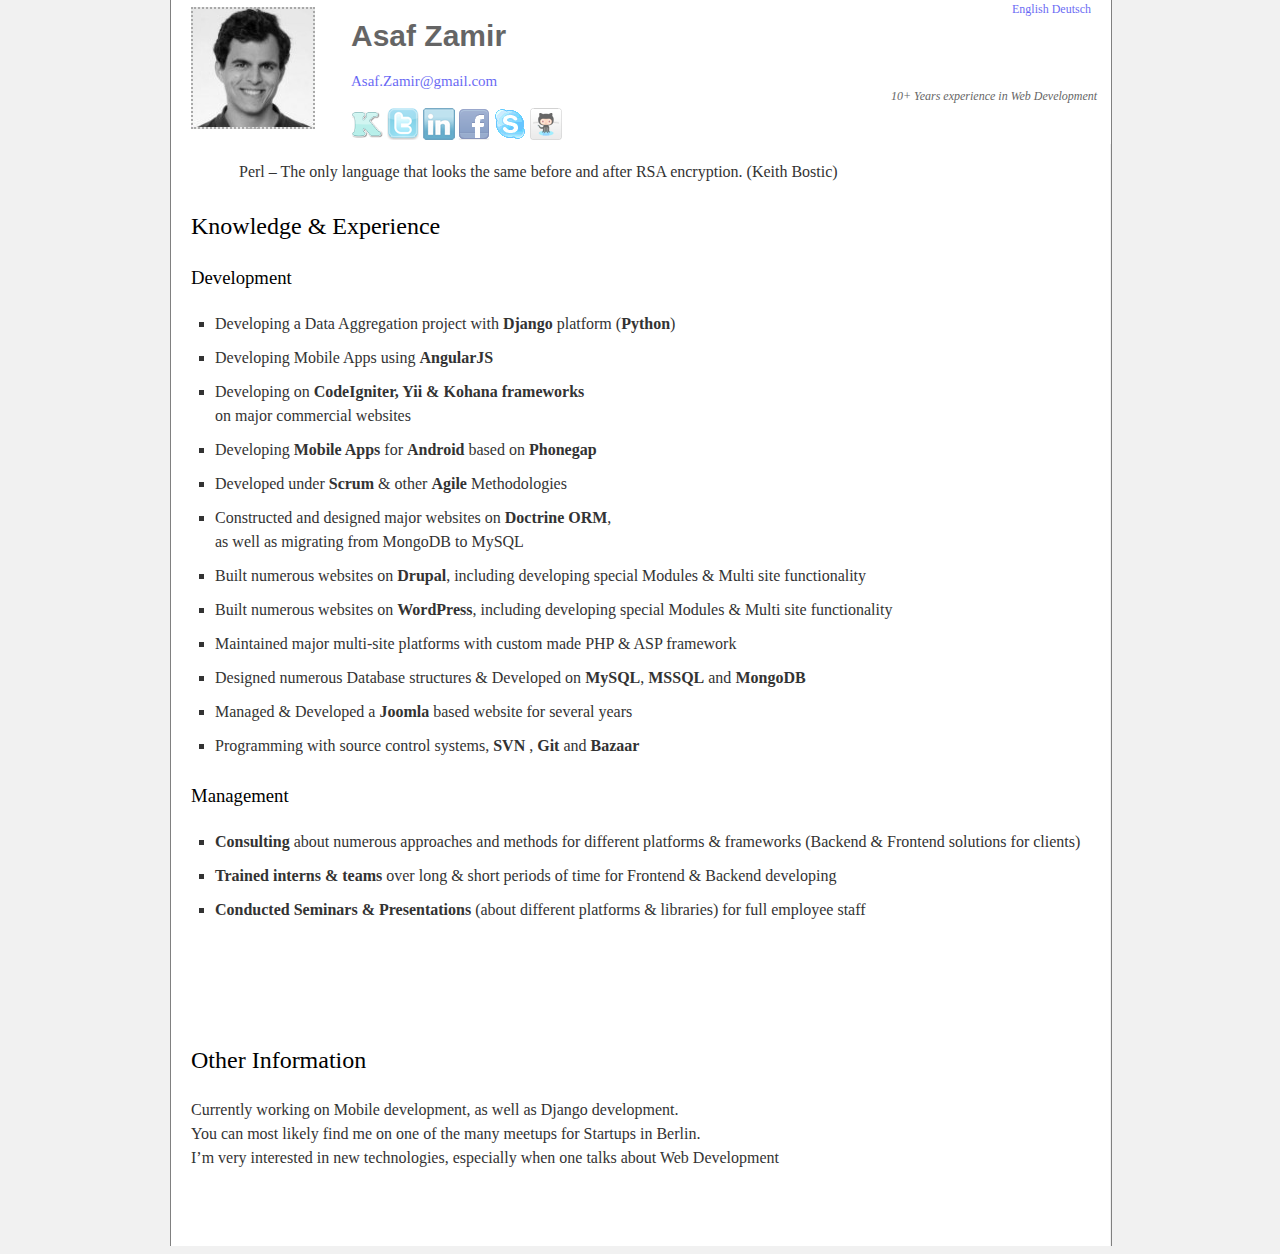
==== index.html @ abd453a6 "First Commit" ====
<!DOCTYPE html>

<html lang="en-US">
<head>
    <meta charset="UTF-8">

    <title>Asaf Zamir | Web &amp; Mobile Consultant</title>
    <link href="http://gmpg.org/xfn/11" rel="profile">
    <link href="css/style.min.css" media="all" rel="stylesheet" type="text/css">
    <link href="img/favicon.png" rel="icon" type="image/png">
    <base target="_blank">
    <script type="text/javascript">
//<![CDATA[
    var _gaq = _gaq || [];
    _gaq.push(['_setAccount', 'UA-3499097-8']);
                    _gaq.push(['_trackPageview']);
    (function () {
        var ga = document.createElement('script');
        ga.type = 'text/javascript';
        ga.async = true;
        ga.src = ('https:' == document.location.protocol ? 'https://ssl' : 'http://www') + '.google-analytics.com/ga.js';

        var s = document.getElementsByTagName('script')[0];
        s.parentNode.insertBefore(ga, s);
    })();
    //]]>
    </script>
    <link href='http://hire.kidsil.net/' rel='canonical'>
    <link href='http://hire.kidsil.net/' rel='shortlink'>
    <link href="http://hire.kidsil.net/" hreflang="en" rel="alternate">
    <link href="http://hire.kidsil.net/de/" hreflang="de" rel="alternate">
</head>

<body class="home page page-id-5 page-template page-template-onecolumn-page-php">
    <div class="hfeed" id="wrapper">
        <div id="header">
            <div id="masthead">
                <div id="branding">
                    <div class="widget widget_polylang">
                        <ul>
                            <li class="lang-item lang-item-4 lang-item-en current-lang">
                                <a href="http://hire.kidsil.net/" hreflang="en" target="_self">English</a>
                            </li>

                            <li class="lang-item lang-item-6 lang-item-de">
                                <a href="http://hire.kidsil.net/index-de.html" hreflang="de" target="_self">Deutsch</a>
                            </li>
                        </ul>
                    </div>

                    <div id="illustration"></div>

                    <div class="top-content">
                        <h1 id="site-title"><span><a href="http://hire.kidsil.net/" rel="home" target="_self" title="Asaf Zamir">Asaf Zamir</a></span></h1><span id="contact-info"><a href="mailto:asaf.zamir@gmail.com?subject=Looking%20to%20Hire">Asaf.Zamir@gmail.com</a><br>
                        <br>
                        <span id="social-media"><a href="http://www.kidsil.net/" id="kidsil_link" title="Blog"></a> <a href="http://www.twitter.com/#!/BadToySoldier" id="twitter_link" title="Twitter"></a> <a href="http://www.linkedin.com/in/asafzamir" id="linkedin_link" title="LinkedIn"></a> <a href="http://www.facebook.com/asaf.zamir" id="fb_link" title="Facebook"></a> <a href="skype:kidsil?call" id="skype_link" title="Skype"></a> <a href="http://www.github.com/kidsil" id="github_link" title="GitHub"></a></span></span>

                        <div id="site-description">
                            10+ Years experience in Web Development
                        </div>
                    </div>
                </div><!-- #branding -->
            </div><!-- #masthead -->
        </div><!-- #header -->

        <div id="main">
            <div class="one-column" id="container">
                <div id="content">
                    <div class="post-5 page type-page status-publish hentry" id="post-5">
                        <div class="entry-content">
                            <div id="cv_info">
                                <blockquote>
                                    <p>Perl &#8211; The only language that looks the same before and after RSA encryption. (Keith Bostic)</p>
                                </blockquote>
                                <div id="education">
                                    <h2>Knowledge &amp; Experience</h2>

                                    <h3>Development</h3>

                                    <ul>
                                        <li>Developing a Data Aggregation project with <strong>Django</strong> platform (<strong>Python</strong>)</li>

                                        <li>Developing Mobile Apps using <strong>AngularJS</strong></li>

                                        <li>Developing on <strong>CodeIgniter, Yii &#038; Kohana frameworks</strong><br>
                                        on major commercial websites</li>

                                        <li>Developing <strong>Mobile Apps</strong> for <strong>Android</strong> based on <strong>Phonegap</strong></li>

                                        <li>Developed under <strong>Scrum</strong> &#038; other <strong>Agile</strong> Methodologies</li>

                                        <li>Constructed and designed major websites on <strong>Doctrine ORM</strong>,<br>
                                        as well as migrating from MongoDB to MySQL</li>

                                        <li>Built numerous websites on <strong>Drupal</strong>, including developing special Modules &#038; Multi site functionality</li>

                                        <li>Built numerous websites on <strong>WordPress</strong>, including developing special Modules &#038; Multi site functionality</li>

                                        <li>Maintained major multi-site platforms with custom made PHP &amp; ASP framework</li>

                                        <li>Designed numerous Database structures &#038; Developed on <strong>MySQL</strong>, <strong>MSSQL</strong> and <strong>MongoDB</strong></li>

                                        <li>Managed &#038; Developed a <strong>Joomla</strong> based website for several years</li>

                                        <li>Programming with source control systems, <strong>SVN</strong> , <strong>Git</strong> and <strong>Bazaar</strong></li>
                                    </ul>

                                    <h3>Management</h3>

                                    <ul>
                                        <li><strong>Consulting</strong> about numerous approaches and methods for different platforms &#038; frameworks (Backend &#038; Frontend solutions for clients)</li>

                                        <li><strong>Trained interns &#038; teams</strong> over long &#038; short periods of time for Frontend &#038; Backend developing</li>

                                        <li><strong>Conducted Seminars &#038; Presentations</strong> (about different platforms &#038; libraries) for full employee staff</li>
                                    </ul>
                                </div>

                                <div id="other">
                                    <h2>Other Information</h2>

                                    <p>Currently working on Mobile development, as well as Django development.<br>
                                    You can most likely find me on one of the many meetups for Startups in Berlin.<br>
                                    I&#8217;m very interested in new technologies, especially when one talks about Web Development</p>
                                </div>

                                <p>&nbsp;</p>
                            </div>
                        </div><!-- .entry-content -->
                    </div><!-- #post-## -->
                </div><!-- #content -->
            </div><!-- #container -->
        </div><!-- #main -->
    </div><!-- #wrapper -->
</body>
</html>
---- css/style.min.css ----
body{background:#f1f1f1;color:#666;font-size:12px;line-height:18px}.page-title span,body{font-family:Georgia,"Bitstream Charter",serif}#branding,#main,#wrapper,div.menu{margin:0 auto;width:940px}#wrapper{padding:0;background:#fff;margin:20px auto 0;width:940px}#content{color:#333;font-size:16px;line-height:24px}#content ul{margin:0 0 24px 24px;list-style:square;padding:0}h1,h2,h3{clear:both;font-weight:400}#content h1,#content h2,#content h3{color:#000;line-height:1.5em;margin:0 0 20px}a:link,.bitcoin-form{text-decoration:none;opacity:.6}a:hover,.bitcoin-form:hover{opacity:1}#header{position:fixed;top:0;padding:0;background-color:#FFF;overflow:hidden;z-index:2}#site-title{line-height:36px;margin:0 0 18px;width:700px;font-size:30px;font-family:"Helvetica Neue",Arial,Helvetica,"Nimbus Sans L",sans-serif;font-weight:700}#site-title a{color:#000;text-decoration:none}#site-description{clear:right;float:right;font-style:italic;margin:15px 0 18px;width:220px}.top-content{padding-top:15px;margin-left:180px}blockquote{margin:0;padding:0 48px}blockquote p{margin-top:0;margin-bottom:24px}#contact-info{float:left;font-size:15px}#illustration{position:absolute;margin:7px 20px;width:120px;height:118px;border:2px dotted #a9a9a9;background-image:url(../img/me.jpg);background-position:0 -2px;overflow:hidden}#illustration:hover{background-position:120px -2px}#main{margin-top:140px;padding:0}#container{height:inherit}.one-column #content{width:inherit;height:inherit}#wrapper{padding:0}#wrapper > div{border-right:1px solid gray;border-left:1px solid gray}#cv_info{padding:20px}.entry-content{padding:0}p.indentlight{padding-left:15px}#education > ul > li{margin:10px 0}#other{margin-top:120px}#social-media a{width:32px;height:32px;display:inline-block;background-image:url(../img/social_media.png)}#twitter_link{background-position:0 164px}#linkedin_link{background-position:0 131px}#fb_link{background-position:0 99px}#skype_link{background-position:0 65px}#github_link{background-position:0 32px}.widget_polylang{display:inline-block;float:right;margin-right:20px}.widget_polylang ul{list-style-type:none;margin:0}.widget_polylang ul li{display:inline-block}@media only screen and (min-device-width : 320px) and (max-device-width : 480px){#site-title{font-size:50px}#contact-info{font-size:25px}#container li{line-height:40px}#site-description{font-size:20px;margin-right:30px;margin-top:-10px;line-height:26px}}
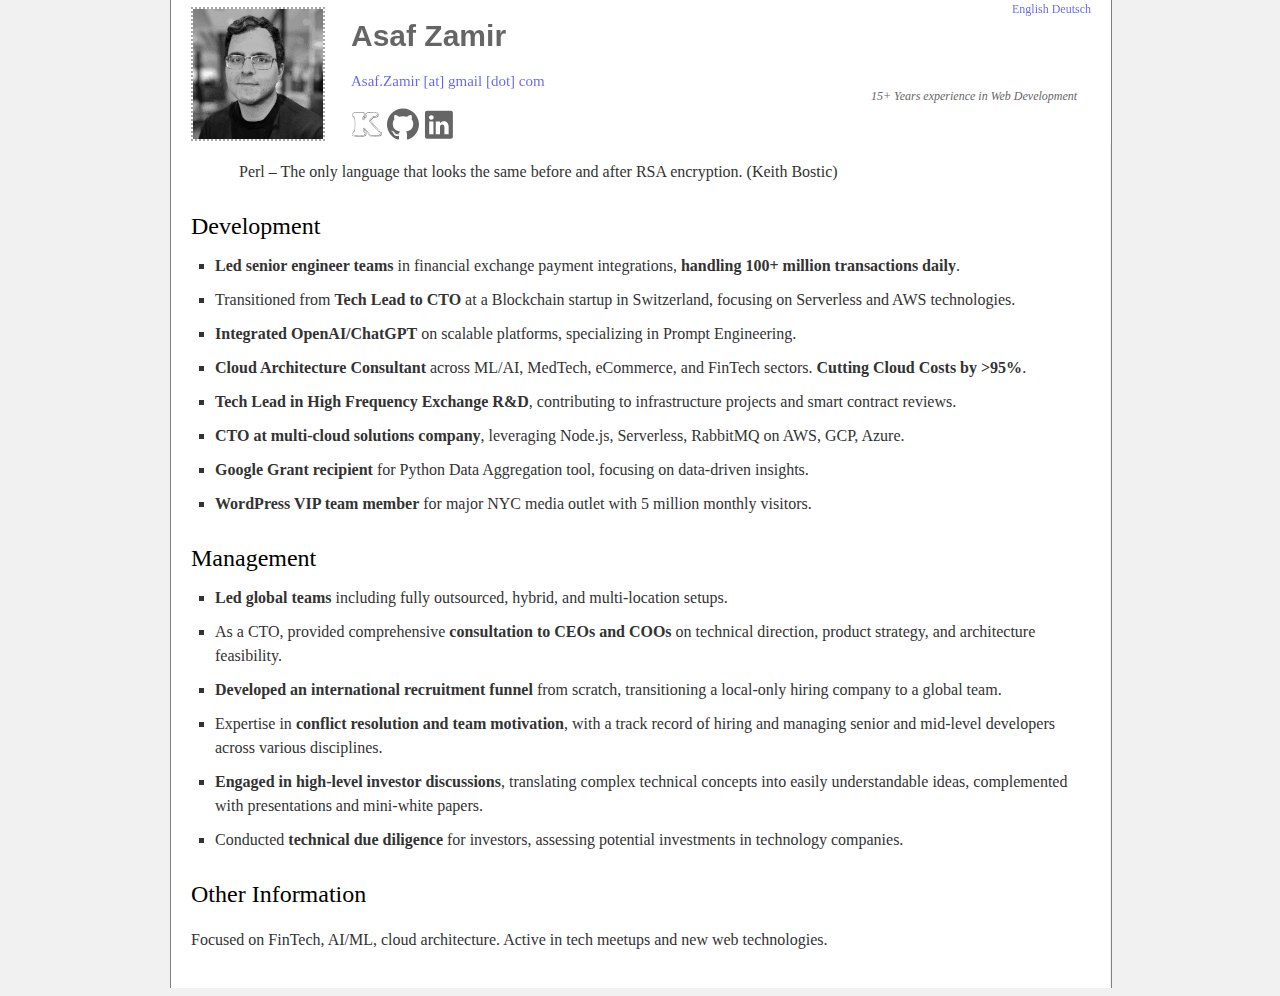
==== commit d37c559d: "English version updated" ====
--- a/index.html
+++ b/index.html
@@ -6,23 +6,23 @@
 
     <title>Asaf Zamir | Web &amp; Mobile Consultant</title>
     <link href="http://gmpg.org/xfn/11" rel="profile">
-    <link href="css/style.min.css" media="all" rel="stylesheet" type="text/css">
+    <link href="css/style.css" media="all" rel="stylesheet" type="text/css">
     <link href="img/favicon.png" rel="icon" type="image/png">
     <base target="_blank">
     <script type="text/javascript">
 //<![CDATA[
-    var _gaq = _gaq || [];
-    _gaq.push(['_setAccount', 'UA-3499097-8']);
-                    _gaq.push(['_trackPageview']);
-    (function () {
-        var ga = document.createElement('script');
-        ga.type = 'text/javascript';
-        ga.async = true;
-        ga.src = ('https:' == document.location.protocol ? 'https://ssl' : 'http://www') + '.google-analytics.com/ga.js';
+        var _gaq = _gaq || [];
+        _gaq.push(['_setAccount', 'UA-3499097-8']);
+        _gaq.push(['_trackPageview']);
+        (function () {
+            var ga = document.createElement('script');
+            ga.type = 'text/javascript';
+            ga.async = true;
+            ga.src = ('https:' == document.location.protocol ? 'https://ssl' : 'http://www') + '.google-analytics.com/ga.js';
 
-        var s = document.getElementsByTagName('script')[0];
-        s.parentNode.insertBefore(ga, s);
-    })();
+            var s = document.getElementsByTagName('script')[0];
+            s.parentNode.insertBefore(ga, s);
+        })();
     //]]>
     </script>
     <link href='http://hire.kidsil.net/' rel='canonical'>
@@ -48,89 +48,68 @@
                         </ul>
                     </div>
 
-                    <div id="illustration"></div>
+                    <div id="illustration"><img src="img/me.png" /></div>
+                    <div class="top-content">
+                        <h1 id="site-title"><span><a href="http://hire.kidsil.net/" rel="home" target="_self" title="Asaf Zamir">Asaf Zamir</a></span></h1>
+                        <span id="contact-info">
+                            <script>document.write('<a href="mailto:' + ['asaf.zamir','gmail.com'].join('@') + '">Asaf.Zamir [at] gmail [dot] com</a>');</script>
+                            <br><br>
+                            <span id="social-media">
+                                <a href="http://www.kidsil.net/" title="Blog"><img src="img/kidsil.svg" /></a>
+                                <a href="http://www.github.com/kidsil" title="GitHub"><img src="img/github.svg" /></a>
+                                <a href="http://www.linkedin.com/in/asafzamir" title="LinkedIn"><img src="img/linkedin.svg" /></a>
+                            </span>
+                        </span>
 
-                    <div class="top-content">
-                        <h1 id="site-title"><span><a href="http://hire.kidsil.net/" rel="home" target="_self" title="Asaf Zamir">Asaf Zamir</a></span></h1><span id="contact-info"><a href="mailto:asaf.zamir@gmail.com?subject=Looking%20to%20Hire">Asaf.Zamir@gmail.com</a><br>
-                        <br>
-                        <span id="social-media"><a href="http://www.kidsil.net/" id="kidsil_link" title="Blog"></a> <a href="http://www.twitter.com/#!/BadToySoldier" id="twitter_link" title="Twitter"></a> <a href="http://www.linkedin.com/in/asafzamir" id="linkedin_link" title="LinkedIn"></a> <a href="http://www.facebook.com/asaf.zamir" id="fb_link" title="Facebook"></a> <a href="skype:kidsil?call" id="skype_link" title="Skype"></a> <a href="http://www.github.com/kidsil" id="github_link" title="GitHub"></a></span></span>
+                            <div id="site-description">
+                                15+ Years experience in Web Development
+                            </div>
+                        </div>
+                    </div><!-- #branding -->
+                </div><!-- #masthead -->
+            </div><!-- #header -->
 
-                        <div id="site-description">
-                            10+ Years experience in Web Development
-                        </div>
-                    </div>
-                </div><!-- #branding -->
-            </div><!-- #masthead -->
-        </div><!-- #header -->
-
-        <div id="main">
-            <div class="one-column" id="container">
-                <div id="content">
-                    <div class="post-5 page type-page status-publish hentry" id="post-5">
-                        <div class="entry-content">
-                            <div id="cv_info">
-                                <blockquote>
-                                    <p>Perl &#8211; The only language that looks the same before and after RSA encryption. (Keith Bostic)</p>
-                                </blockquote>
-                                <div id="education">
-                                    <h2>Knowledge &amp; Experience</h2>
-
-                                    <h3>Development</h3>
-
-                                    <ul>
-                                        <li>Developing a Data Aggregation project with <strong>Django</strong> platform (<strong>Python</strong>)</li>
-
-                                        <li>Developing Mobile Apps using <strong>AngularJS</strong></li>
-
-                                        <li>Developing on <strong>CodeIgniter, Yii &#038; Kohana frameworks</strong><br>
-                                        on major commercial websites</li>
-
-                                        <li>Developing <strong>Mobile Apps</strong> for <strong>Android</strong> based on <strong>Phonegap</strong></li>
-
-                                        <li>Developed under <strong>Scrum</strong> &#038; other <strong>Agile</strong> Methodologies</li>
-
-                                        <li>Constructed and designed major websites on <strong>Doctrine ORM</strong>,<br>
-                                        as well as migrating from MongoDB to MySQL</li>
-
-                                        <li>Built numerous websites on <strong>Drupal</strong>, including developing special Modules &#038; Multi site functionality</li>
-
-                                        <li>Built numerous websites on <strong>WordPress</strong>, including developing special Modules &#038; Multi site functionality</li>
-
-                                        <li>Maintained major multi-site platforms with custom made PHP &amp; ASP framework</li>
-
-                                        <li>Designed numerous Database structures &#038; Developed on <strong>MySQL</strong>, <strong>MSSQL</strong> and <strong>MongoDB</strong></li>
-
-                                        <li>Managed &#038; Developed a <strong>Joomla</strong> based website for several years</li>
-
-                                        <li>Programming with source control systems, <strong>SVN</strong> , <strong>Git</strong> and <strong>Bazaar</strong></li>
-                                    </ul>
-
-                                    <h3>Management</h3>
-
-                                    <ul>
-                                        <li><strong>Consulting</strong> about numerous approaches and methods for different platforms &#038; frameworks (Backend &#038; Frontend solutions for clients)</li>
-
-                                        <li><strong>Trained interns &#038; teams</strong> over long &#038; short periods of time for Frontend &#038; Backend developing</li>
-
-                                        <li><strong>Conducted Seminars &#038; Presentations</strong> (about different platforms &#038; libraries) for full employee staff</li>
-                                    </ul>
+            <div id="main">
+                <div class="one-column" id="container">
+                    <div id="content">
+                        <div class="post-5 page type-page status-publish hentry" id="post-5">
+                            <div class="entry-content">
+                                <div id="cv_info">
+                                    <blockquote>
+                                        <p>Perl &#8211; The only language that looks the same before and after RSA encryption. (Keith Bostic)</p>
+                                    </blockquote>
+                                    <div id="education">
+                                        <h2>Development</h2>
+                                        <ul>
+                                            <li><strong>Led senior engineer teams</strong> in financial exchange payment integrations, <strong>handling 100+ million transactions daily</strong>.</li>
+                                            <li>Transitioned from <strong>Tech Lead to CTO</strong> at a Blockchain startup in Switzerland, focusing on Serverless and AWS technologies.</li>
+                                            <li><strong>Integrated OpenAI/ChatGPT</strong> on scalable platforms, specializing in Prompt Engineering.</li>
+                                            <li><strong>Cloud Architecture Consultant</strong> across ML/AI, MedTech, eCommerce, and FinTech sectors. <strong>Cutting Cloud Costs by >95%</strong>.</li>
+                                            <li><strong>Tech Lead in High Frequency Exchange R&D</strong>, contributing to infrastructure projects and smart contract reviews.</li>
+                                            <li><strong>CTO at multi-cloud solutions company</strong>, leveraging Node.js, Serverless, RabbitMQ on AWS, GCP, Azure.</li>
+                                            <li><strong>Google Grant recipient</strong> for Python Data Aggregation tool, focusing on data-driven insights.</li>
+                                            <li><strong>WordPress VIP team member</strong> for major NYC media outlet with 5 million monthly visitors.</li>
+                                        </ul>
+                                        <h2>Management</h2>
+                                        <ul>
+                                            <li><strong>Led global teams</strong> including fully outsourced, hybrid, and multi-location setups.</li>
+                                            <li>As a CTO, provided comprehensive <strong>consultation to CEOs and COOs</strong> on technical direction, product strategy, and architecture feasibility.</li>
+                                            <li><strong>Developed an international recruitment funnel</strong> from scratch, transitioning a local-only hiring company to a global team.</li>
+                                            <li>Expertise in <strong>conflict resolution and team motivation</strong>, with a track record of hiring and managing senior and mid-level developers across various disciplines.</li>
+                                            <li><strong>Engaged in high-level investor discussions</strong>, translating complex technical concepts into easily understandable ideas, complemented with presentations and mini-white papers.</li>
+                                            <li>Conducted <strong>technical due diligence</strong> for investors, assessing potential investments in technology companies.</li>
+                                        </ul>
+                                    </div>
+                                    <div id="other">
+                                        <h2>Other Information</h2>
+                                        <p>Focused on FinTech, AI/ML, cloud architecture. Active in tech meetups and new web technologies.</p>
+                                    </div>
                                 </div>
-
-                                <div id="other">
-                                    <h2>Other Information</h2>
-
-                                    <p>Currently working on Mobile development, as well as Django development.<br>
-                                    You can most likely find me on one of the many meetups for Startups in Berlin.<br>
-                                    I&#8217;m very interested in new technologies, especially when one talks about Web Development</p>
-                                </div>
-
-                                <p>&nbsp;</p>
-                            </div>
-                        </div><!-- .entry-content -->
-                    </div><!-- #post-## -->
-                </div><!-- #content -->
-            </div><!-- #container -->
-        </div><!-- #main -->
-    </div><!-- #wrapper -->
-</body>
-</html>
+                            </div><!-- .entry-content -->
+                        </div><!-- #post-## -->
+                    </div><!-- #content -->
+                </div><!-- #container -->
+            </div><!-- #main -->
+        </div><!-- #wrapper -->
+    </body>
+    </html>
--- a/css/style.css
+++ b/css/style.css
@@ -0,0 +1,188 @@
+body {
+	background: #f1f1f1;
+	color: #666;
+	font-size: 12px;
+	line-height: 18px;
+}
+.page-title span, body {
+    font-family: Georgia,"Bitstream Charter",serif
+}
+#branding, #main, #wrapper, div.menu {
+	margin: 0 auto;
+	width: 940px;
+}
+#wrapper {
+	padding: 0;
+	background: #fff;
+	margin: 20px auto 0 auto;
+	width: 940px;
+}
+#content {
+	color: #333;
+	font-size: 16px;
+	line-height: 24px;
+}
+#content ul {
+	margin: 0 0 24px 24px;
+	list-style: square;
+	padding: 0;
+}
+h1, h2, h3 {
+	clear: both;
+	font-weight: 400;
+}
+#content h1, #content h2, #content h3 {
+	color: #000;
+	line-height: 1.5em;
+	margin: 0 0 10px;
+}
+
+a:link, .bitcoin-form {
+	text-decoration:none;
+	opacity:0.6;
+}
+a:hover, .bitcoin-form:hover {
+	opacity:1;
+}
+
+#header {
+	position:fixed;
+	top:0;
+	padding:0;
+	background-color: #FFF;
+	overflow:hidden;
+	z-index:2;
+}
+#site-title {
+	line-height: 36px;
+	margin: 0 0 18px;
+	width: 700px;
+	font-size: 30px;
+	font-family: "Helvetica Neue",Arial,Helvetica,"Nimbus Sans L",sans-serif;
+	font-weight: 700;
+}
+#site-title a {
+	color: #000;
+	text-decoration: none;
+}
+
+#site-description {
+	clear: right;
+	float: right;
+	font-style: italic;
+	margin: 15px 0 18px;
+	width: 240px;
+
+}
+
+.top-content {
+	padding-top:15px;
+	margin-left:180px;
+}
+blockquote {
+	margin: 0;
+	padding: 0 48px;
+}
+blockquote p {
+	margin-top: 0;
+	margin-bottom: 24px;
+}
+#contact-info {
+	float:left;
+	font-size:15px;
+}
+
+
+#illustration {
+	position:absolute;
+	margin:7px 20px;
+	width:130px;
+	height:130px;
+	border: 2px dotted darkgray;
+	overflow:hidden;
+	filter: grayscale(1);
+	cursor: pointer;
+}
+
+#illustration:hover {
+	filter: grayscale(0);
+}
+
+#main {
+	margin-top: 140px;
+	/*height:600px;*/
+	padding:0;
+}
+
+#container {
+	height:inherit;
+}
+
+.one-column #content {
+	width:inherit;
+	height:inherit;
+}
+#wrapper {
+	padding:0;
+}
+#wrapper > div {
+	border-right:1px solid gray;
+	border-left:1px solid gray;
+}
+
+#cv_info {
+	padding: 20px;
+}
+
+.entry-content {
+	padding:0;
+}
+
+p.indentlight {
+	padding-left:15px;
+}
+
+#education > ul > li {
+	margin:10px 0;
+}
+#social-media a {
+	display: inline-block;
+}
+
+#social-media img {
+	width: 32px;
+	height: 32px;
+}
+
+.widget_polylang {
+	display: inline-block;
+	float: right;
+	margin-right: 20px;
+}
+.widget_polylang ul {
+	list-style-type:none;
+	margin:0;
+}
+.widget_polylang ul li {
+	display:inline-block;
+}
+
+@media only screen 
+and (min-device-width : 320px) 
+and (max-device-width : 480px) {
+ #site-title {
+    font-size:50px;
+ }
+ #contact-info {
+  font-size:25px;
+ }
+ #container li {
+    line-height: 40px;
+ }
+ #site-description {
+  font-size: 20px;
+  margin-right: 30px;
+  margin-top: -10px;
+  line-height: 26px;
+ }
+}
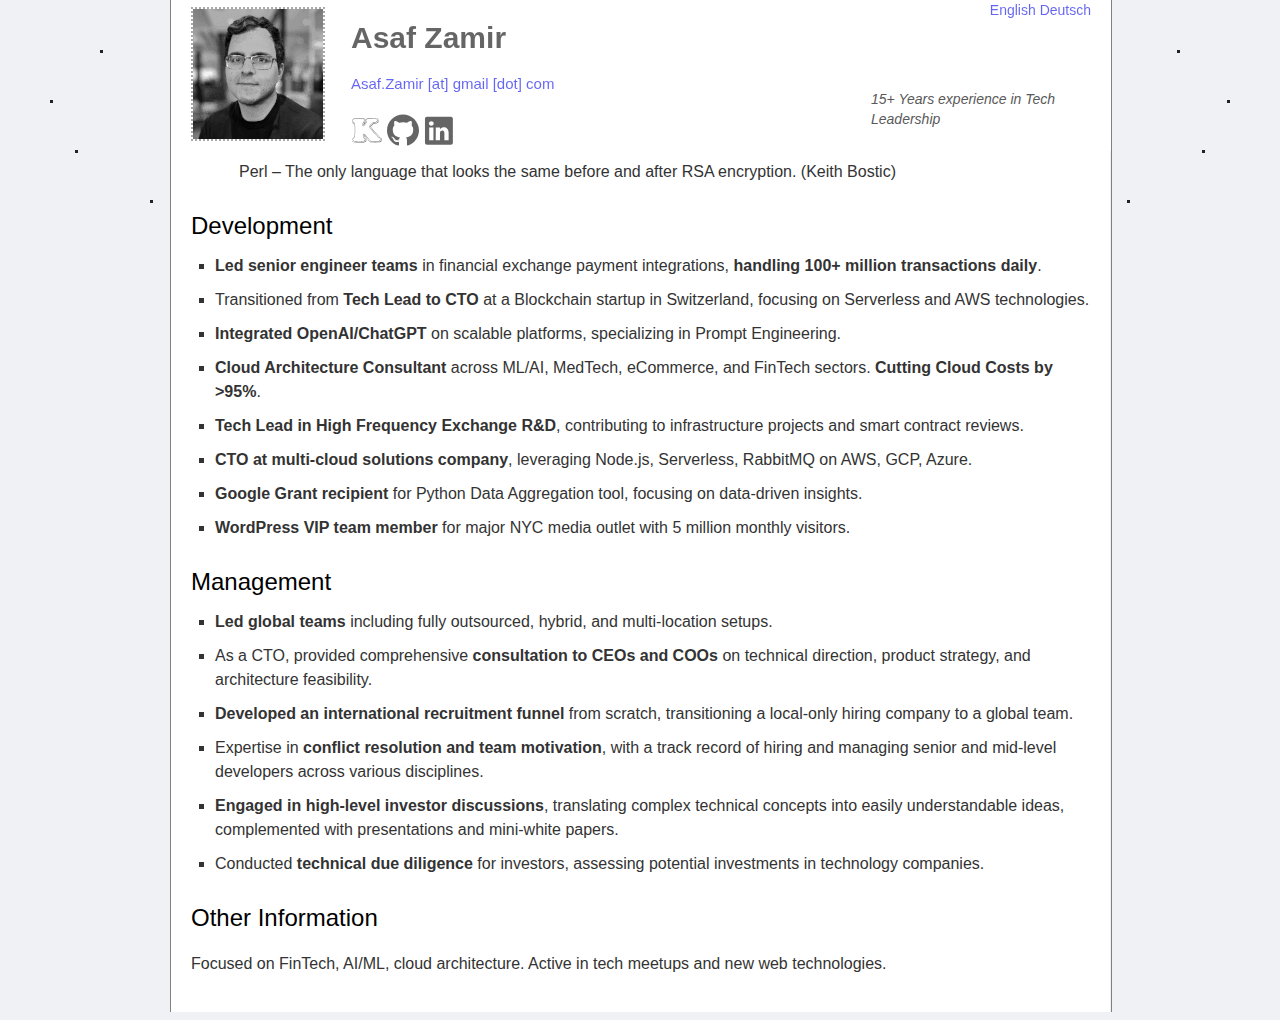
==== commit 521eef81: "Add CSS-based shooting stars, Small copy fixes" ====
--- a/index.html
+++ b/index.html
@@ -4,45 +4,37 @@
 <head>
     <meta charset="UTF-8">
 
-    <title>Asaf Zamir | Web &amp; Mobile Consultant</title>
+    <title>Asaf Zamir | Chief Technology Officer | Cloud, FinTech, Payment Integrations, Serverless</title>
     <link href="http://gmpg.org/xfn/11" rel="profile">
-    <link href="css/style.css" media="all" rel="stylesheet" type="text/css">
+    <link href="css/style.min.css" media="all" rel="stylesheet" type="text/css">
     <link href="img/favicon.png" rel="icon" type="image/png">
     <base target="_blank">
-    <script type="text/javascript">
-//<![CDATA[
-        var _gaq = _gaq || [];
-        _gaq.push(['_setAccount', 'UA-3499097-8']);
-        _gaq.push(['_trackPageview']);
-        (function () {
-            var ga = document.createElement('script');
-            ga.type = 'text/javascript';
-            ga.async = true;
-            ga.src = ('https:' == document.location.protocol ? 'https://ssl' : 'http://www') + '.google-analytics.com/ga.js';
-
-            var s = document.getElementsByTagName('script')[0];
-            s.parentNode.insertBefore(ga, s);
-        })();
-    //]]>
-    </script>
     <link href='http://hire.kidsil.net/' rel='canonical'>
     <link href='http://hire.kidsil.net/' rel='shortlink'>
     <link href="http://hire.kidsil.net/" hreflang="en" rel="alternate">
     <link href="http://hire.kidsil.net/de/" hreflang="de" rel="alternate">
 </head>
 
-<body class="home page page-id-5 page-template page-template-onecolumn-page-php">
+<body class="home page page-template page-template-onecolumn-page-php">
+    <div class="star"></div> <!-- star 1 -->
+    <div class="star"></div> <!-- star 2 -->
+    <div class="star"></div> <!-- star 3 -->
+    <div class="star"></div> <!-- star 4 -->
+    <div class="star star-r"></div> <!-- star 5 -->
+    <div class="star star-r"></div> <!-- star 6 -->
+    <div class="star star-r"></div> <!-- star 7 -->
+    <div class="star star-r"></div> <!-- star 8 -->
     <div class="hfeed" id="wrapper">
         <div id="header">
             <div id="masthead">
                 <div id="branding">
                     <div class="widget widget_polylang">
                         <ul>
-                            <li class="lang-item lang-item-4 lang-item-en current-lang">
+                            <li class="lang-item lang-item-en current-lang">
                                 <a href="http://hire.kidsil.net/" hreflang="en" target="_self">English</a>
                             </li>
 
-                            <li class="lang-item lang-item-6 lang-item-de">
+                            <li class="lang-item lang-item-de">
                                 <a href="http://hire.kidsil.net/index-de.html" hreflang="de" target="_self">Deutsch</a>
                             </li>
                         </ul>
@@ -60,9 +52,8 @@
                                 <a href="http://www.linkedin.com/in/asafzamir" title="LinkedIn"><img src="img/linkedin.svg" /></a>
                             </span>
                         </span>
-
                             <div id="site-description">
-                                15+ Years experience in Web Development
+                                15+ Years experience in Tech Leadership
                             </div>
                         </div>
                     </div><!-- #branding -->
--- a/css/style.min.css
+++ b/css/style.min.css
@@ -0,0 +1 @@
+body {background: #eff1f5;color: #595959;font-size: 14px;line-height: 20px;}@keyframes shootingStar {0% {transform: translateX(0px) translateY(0px);opacity: 0;}50% {opacity: 1;}100% {transform: translateX(300px) translateY(150px);opacity: 0;}}@keyframes shootingStarR {0% {transform: translateX(0px) translateY(0px);opacity: 0;}50% {opacity: 1;}100% {transform: translateX(-300px) translateY(150px);opacity: 0;}}.star {position: absolute;width: 3px;height: 3px;background-color: #222;animation: shootingStar 1s linear infinite;}.star-r {animation: shootingStarR 1s linear infinite;}.star:nth-child(1) {top: 100px;left: 50px;animation-delay: 0s;}.star:nth-child(2) {top: 200px;left: 150px;animation-delay: 0.5s;}.star:nth-child(3) {top: 50px;left: 100px;animation-delay: 1s;}.star:nth-child(4) {top: 150px;left: 75px;animation-delay: 1.5s;}.star:nth-child(5) {top: 100px;right: 50px;animation-delay: 0s;}.star:nth-child(6) {top: 200px;right: 150px;animation-delay: 0.5s;}.star:nth-child(7) {top: 50px;right: 100px;animation-delay: 1s;}.star:nth-child(8) {top: 150px;right: 75px;animation-delay: 1.5s;}.page-title span, body {font-family: 'Helvetica Neue', Arial, sans-serif;}#branding, #main, #wrapper, div.menu {margin: 0 auto;width: 940px;}#wrapper {padding: 0;background: #fff;margin: 20px auto 0 auto;width: 940px;}#content {color: #333;font-size: 16px;line-height: 24px;}#content ul {margin: 0 0 24px 24px;list-style: square;padding: 0;}h1, h2, h3 {clear: both;font-weight: 400;}#content h1, #content h2, #content h3 {color: #000;line-height: 1.5em;margin: 0 0 10px;}a:link, .bitcoin-form {text-decoration:none;opacity:0.6;}a:hover, .bitcoin-form:hover {opacity:1;}#header {position:fixed;top:0;padding:0;background-color: #FFF;overflow:hidden;z-index:2;}#site-title {line-height: 36px;margin: 0 0 18px;width: 700px;font-size: 30px;font-family: "Helvetica Neue",Arial,Helvetica,"Nimbus Sans L",sans-serif;font-weight: 700;}#site-title a {color: #000;text-decoration: none;}#site-description {clear: right;float: right;font-style: italic;margin: 15px 0 18px;width: 240px;}.top-content {padding-top:15px;margin-left:180px;}blockquote {margin: 0;padding: 0 48px;}blockquote p {margin-top: 0;margin-bottom: 24px;}#contact-info {float:left;font-size:15px;}#illustration {position:absolute;margin:7px 20px;width:130px;height:130px;border: 2px dotted darkgray;overflow:hidden;filter: grayscale(1);cursor: pointer;}#illustration:hover {filter: grayscale(0);}#main {margin-top: 140px;padding:0;}#container {height:inherit;}.one-column #content {width:inherit;height:inherit;}#wrapper {padding:0;}#wrapper > div {border-right:1px solid gray;border-left:1px solid gray;}#cv_info {padding: 20px;}.entry-content {padding:0;}p.indentlight {padding-left:15px;}#education > ul > li {margin:10px 0;}#social-media a {display: inline-block;}#social-media img {width: 32px;height: 32px;}.widget_polylang {display: inline-block;float: right;margin-right: 20px;}.widget_polylang ul {list-style-type:none;margin:0;}.widget_polylang ul li {display:inline-block;}@media only screen and (min-device-width : 320px) and (max-device-width : 480px) {#site-title {font-size:50px;}#contact-info {font-size:25px;}#container li {line-height: 40px;}#site-description {font-size: 20px;margin-right: 30px;margin-top: -10px;line-height: 26px;}}